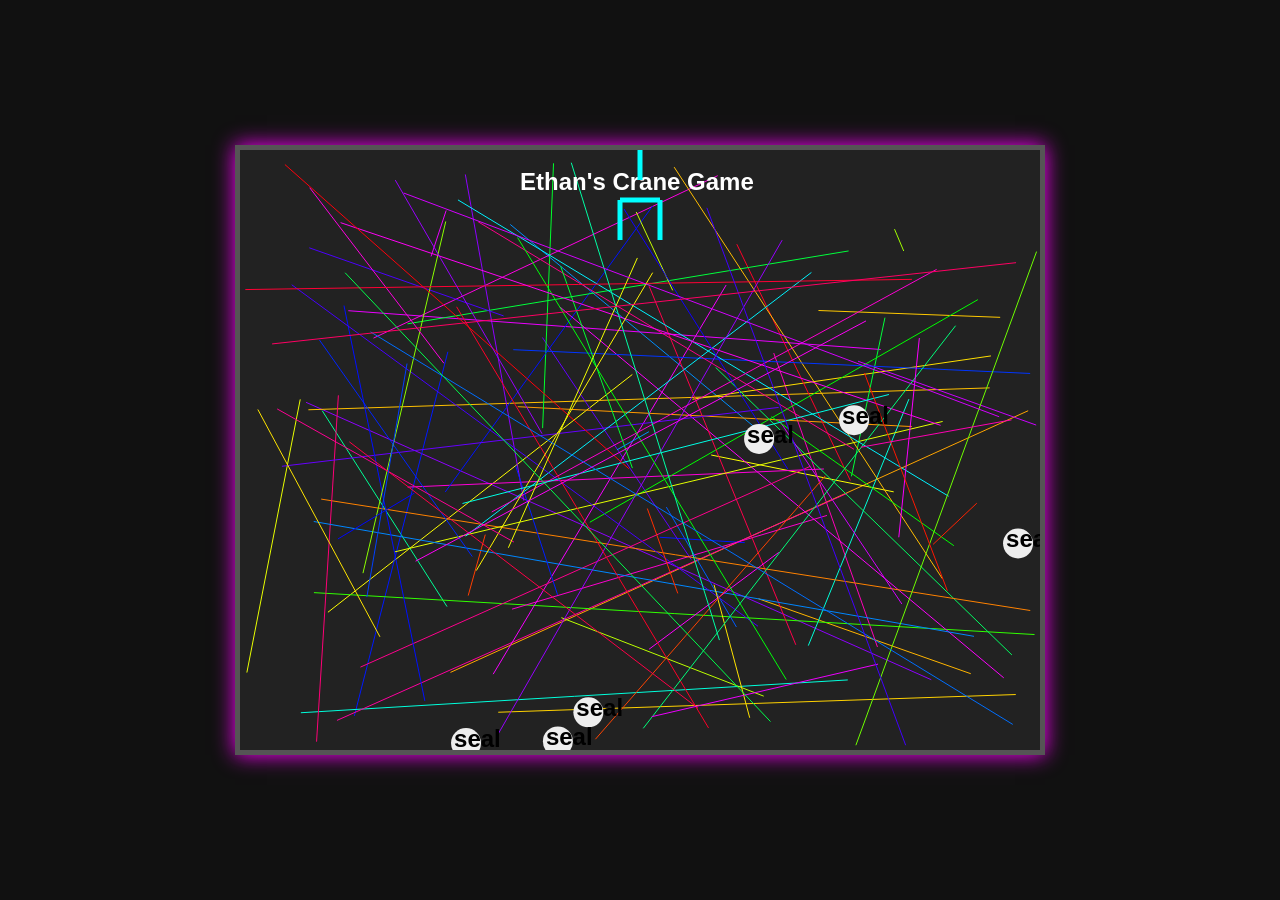
==== index.html @ eef9f974 "Replace existing project with Ethan's Crane Game" ====
<!DOCTYPE html>
<html lang="en">
<head>
<meta charset="UTF-8">
<meta name="viewport" content="width=device-width, initial-scale=1.0">
<title>Ethan's Crane Game</title>
<link rel="stylesheet" href="style.css">
</head>
<body>
<canvas id="gameCanvas" width="800" height="600"></canvas>
<script src="script.js"></script>
</body>
</html>
---- style.css ----
body {
    margin: 0;
    background: #111;
    color: #fff;
    display: flex;
    justify-content: center;
    align-items: center;
    height: 100vh;
    font-family: sans-serif;
    overflow: hidden;
}

canvas {
    background: #222;
    border: 5px solid #555;
    box-shadow: 0 0 20px #f0f;
}
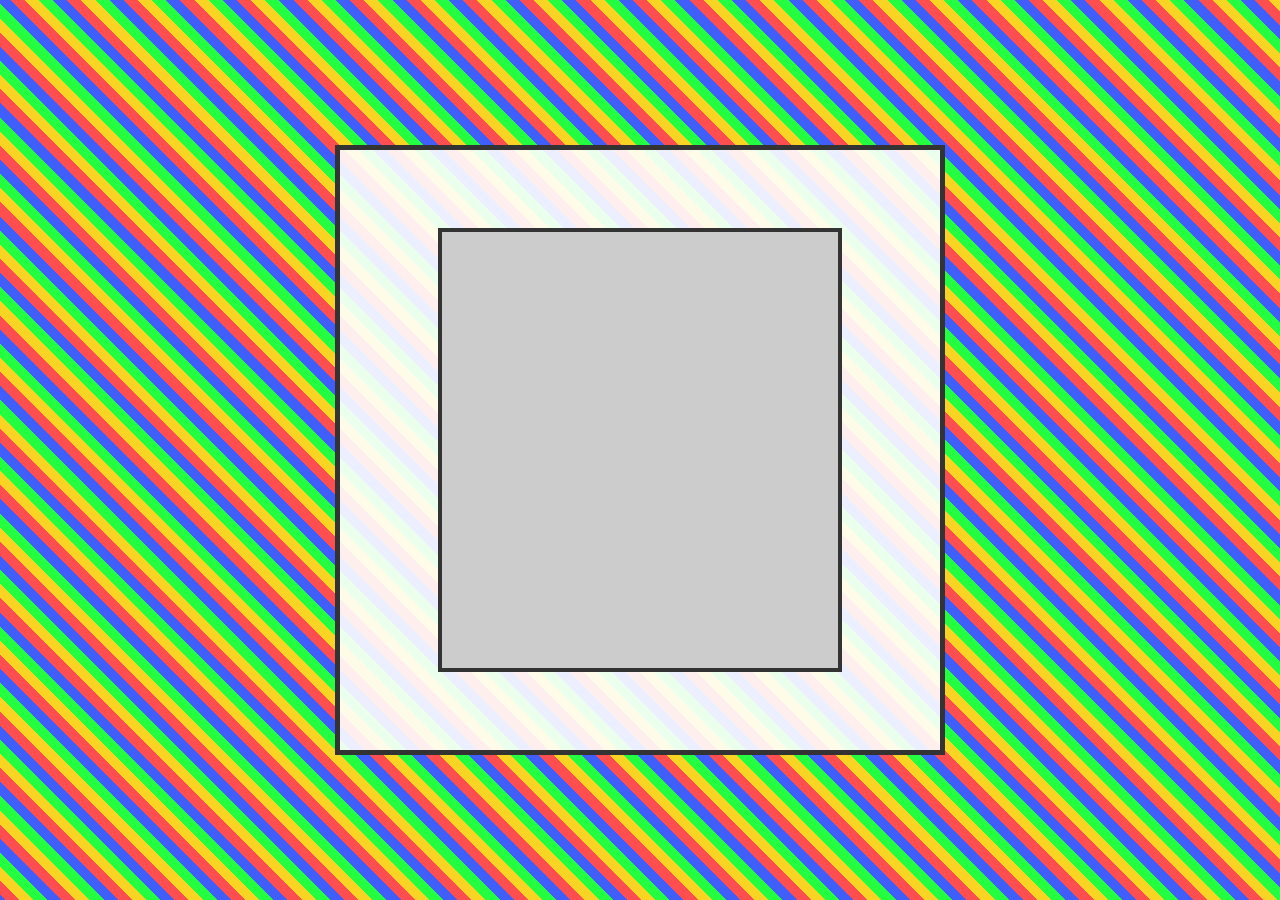
==== commit a5373744: "Create claw machine game" ====
--- a/index.html
+++ b/index.html
@@ -1,13 +1,14 @@
 <!DOCTYPE html>
 <html lang="en">
 <head>
-<meta charset="UTF-8">
-<meta name="viewport" content="width=device-width, initial-scale=1.0">
-<title>Ethan's Crane Game</title>
-<link rel="stylesheet" href="style.css">
+    <meta charset="UTF-8">
+    <meta name="viewport" content="width=device-width, initial-scale=1.0">
+    <title>Claw Machine Game</title>
+    <link rel="stylesheet" href="style.css">
 </head>
 <body>
-<canvas id="gameCanvas" width="800" height="600"></canvas>
-<script src="script.js"></script>
+    <canvas id="gameCanvas" width="600" height="600"></canvas>
+
+    <script src="script.js"></script>
 </body>
 </html>
--- a/style.css
+++ b/style.css
@@ -1,17 +1,20 @@
 body {
     margin: 0;
-    background: #111;
-    color: #fff;
     display: flex;
+    height: 100vh;
     justify-content: center;
     align-items: center;
-    height: 100vh;
-    font-family: sans-serif;
-    overflow: hidden;
+    background: repeating-linear-gradient(45deg, #ff4e50, #ff4e50 10px, #f9d423 10px, #f9d423 20px, #24fe41 20px, #24fe41 30px, #3f5efb 30px, #3f5efb 40px);
+    background-size: 200% 200%;
+    animation: graffiti 10s linear infinite;
+}
+
+@keyframes graffiti {
+    0% {background-position: 0 0;}
+    100% {background-position: 400px 400px;}
 }
 
 canvas {
-    background: #222;
-    border: 5px solid #555;
-    box-shadow: 0 0 20px #f0f;
+    border: 5px solid #333;
+    background: rgba(255,255,255,0.9);
 }
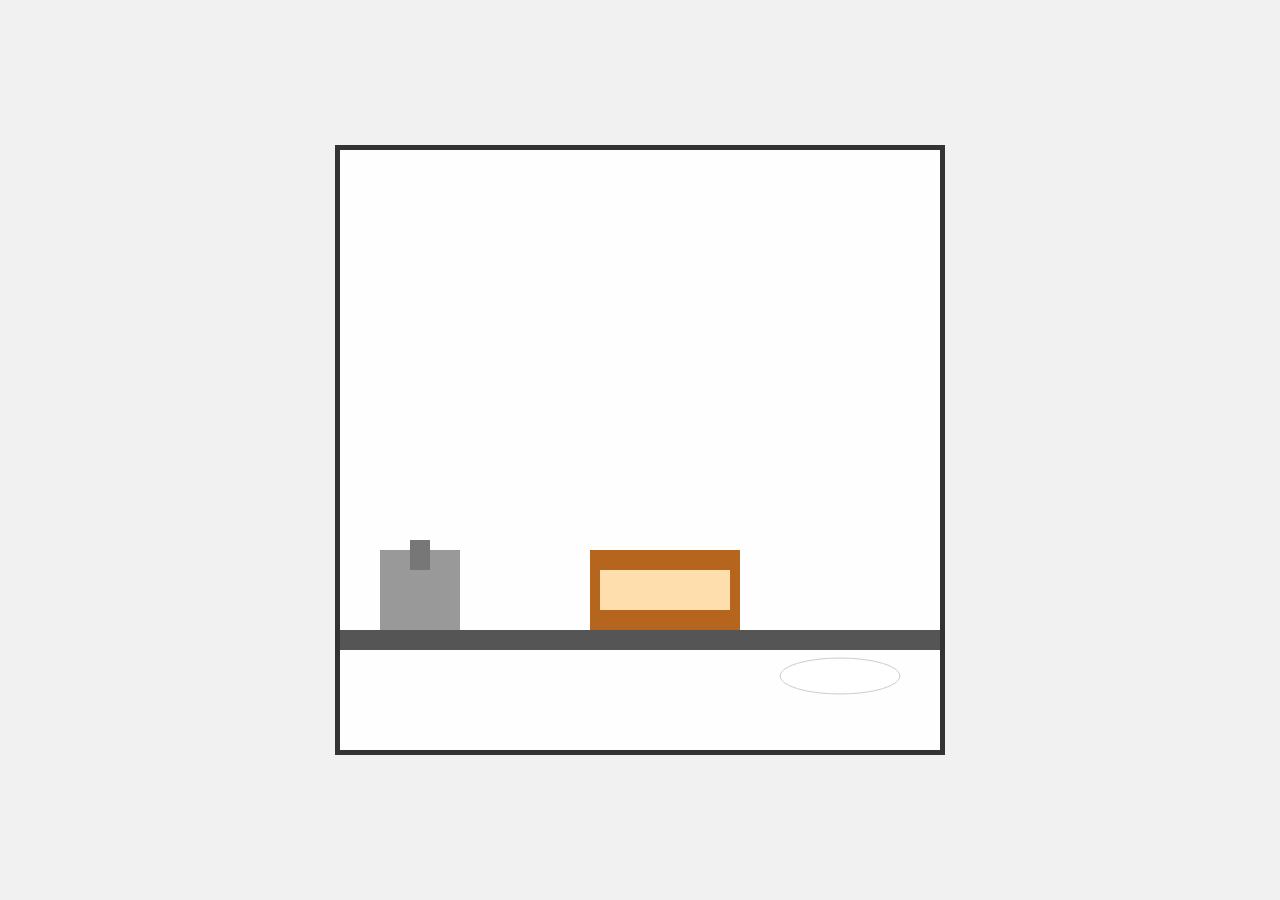
==== commit 0e46478c: "Create pancake factory game" ====
--- a/index.html
+++ b/index.html
@@ -3,7 +3,7 @@
 <head>
     <meta charset="UTF-8">
     <meta name="viewport" content="width=device-width, initial-scale=1.0">
-    <title>Claw Machine Game</title>
+    <title>Pancake Factory Game</title>
     <link rel="stylesheet" href="style.css">
 </head>
 <body>
--- a/style.css
+++ b/style.css
@@ -4,14 +4,8 @@
     height: 100vh;
     justify-content: center;
     align-items: center;
-    background: repeating-linear-gradient(45deg, #ff4e50, #ff4e50 10px, #f9d423 10px, #f9d423 20px, #24fe41 20px, #24fe41 30px, #3f5efb 30px, #3f5efb 40px);
-    background-size: 200% 200%;
-    animation: graffiti 10s linear infinite;
-}
-
-@keyframes graffiti {
-    0% {background-position: 0 0;}
-    100% {background-position: 400px 400px;}
+    background: #f1f1f1;
+    font-family: sans-serif;
 }
 
 canvas {
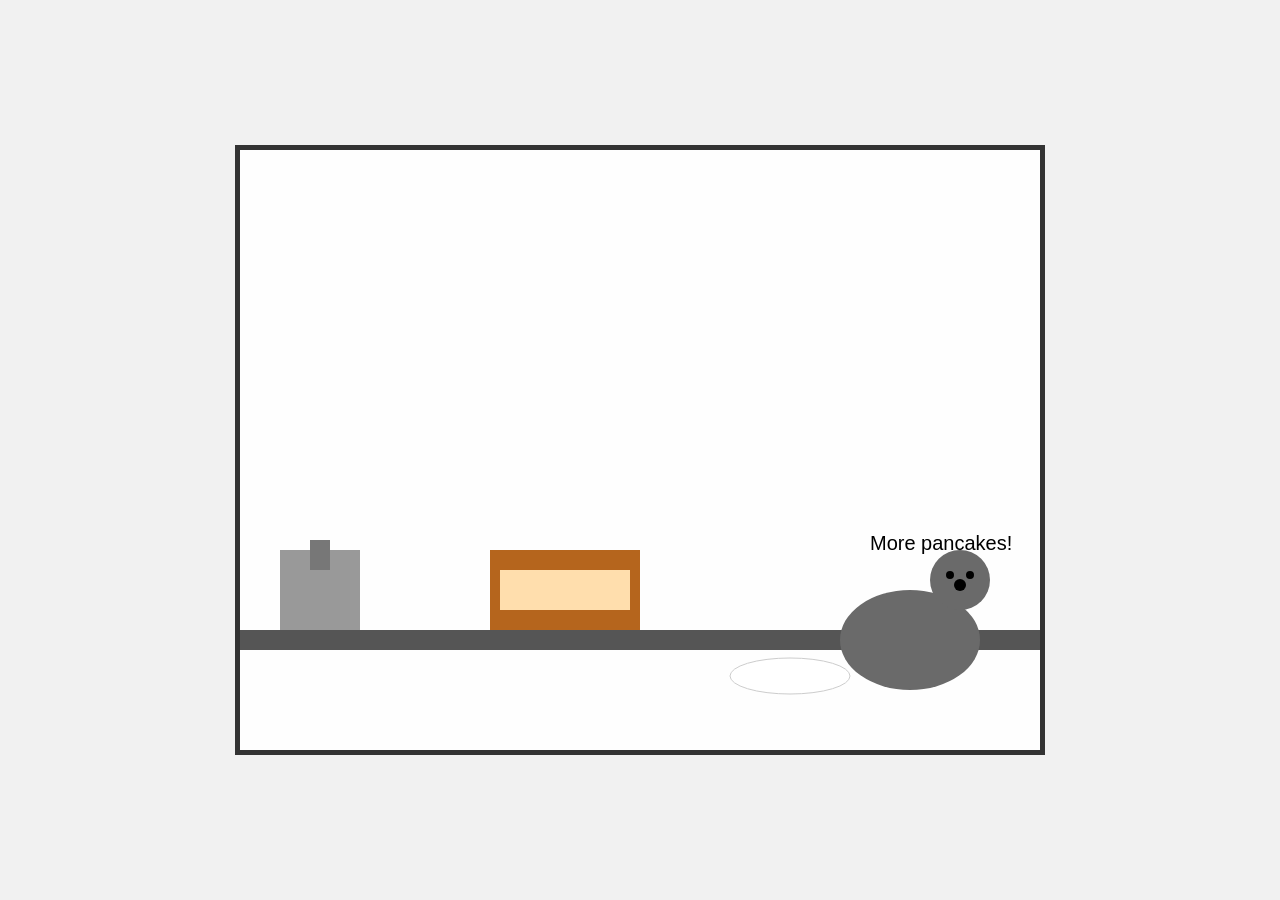
==== commit 2105d16e: "Add portly seal character" ====
--- a/index.html
+++ b/index.html
@@ -7,7 +7,7 @@
     <link rel="stylesheet" href="style.css">
 </head>
 <body>
-    <canvas id="gameCanvas" width="600" height="600"></canvas>
+    <canvas id="gameCanvas" width="800" height="600"></canvas>
 
     <script src="script.js"></script>
 </body>
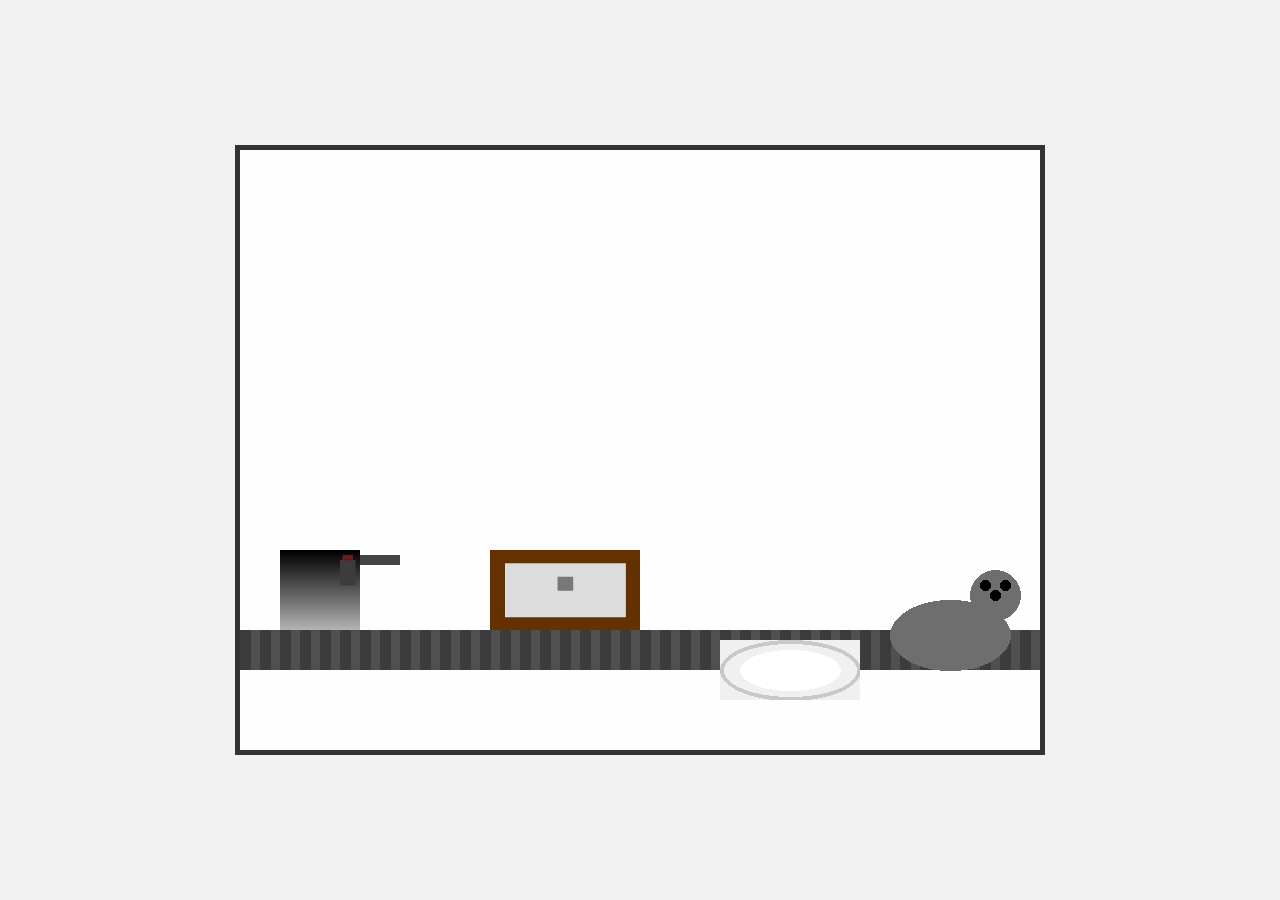
==== commit c4c9ee9b: "Embed textures as base64" ====
--- a/index.html
+++ b/index.html
@@ -9,6 +9,7 @@
 <body>
     <canvas id="gameCanvas" width="800" height="600"></canvas>
 
+    <script src="images.js"></script>
     <script src="script.js"></script>
 </body>
 </html>
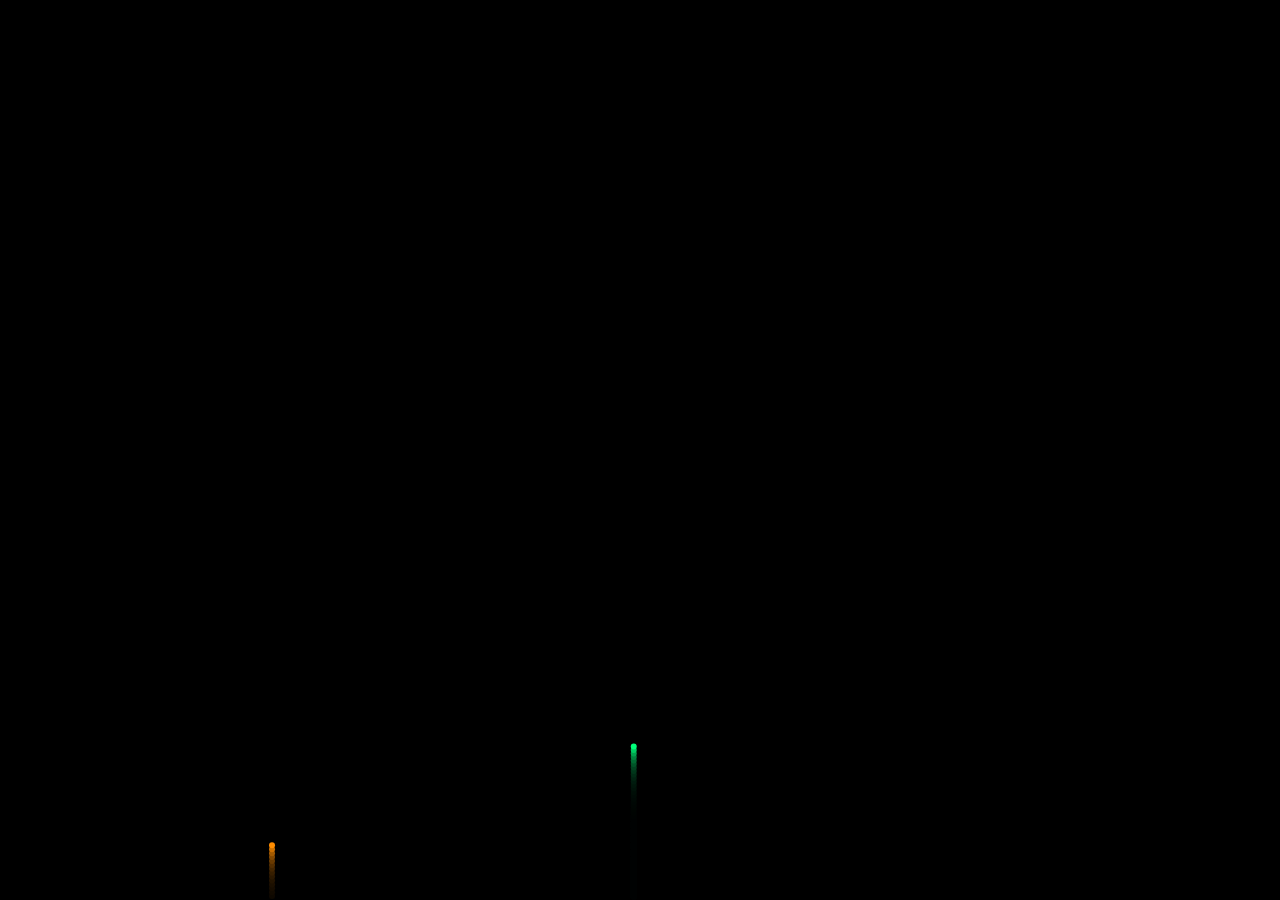
==== commit 3ed14881: "Add browser fireworks demo" ====
--- a/index.html
+++ b/index.html
@@ -1,15 +1,12 @@
-<!DOCTYPE html>
+<!doctype html>
 <html lang="en">
-<head>
-    <meta charset="UTF-8">
-    <meta name="viewport" content="width=device-width, initial-scale=1.0">
-    <title>Pancake Factory Game</title>
-    <link rel="stylesheet" href="style.css">
-</head>
-<body>
-    <canvas id="gameCanvas" width="800" height="600"></canvas>
-
-    <script src="images.js"></script>
+  <head>
+    <meta charset="UTF-8" />
+    <title>Cool Fireworks</title>
+    <link rel="stylesheet" href="style.css" />
+  </head>
+  <body>
+    <canvas id="fireworks"></canvas>
     <script src="script.js"></script>
-</body>
+  </body>
 </html>
--- a/style.css
+++ b/style.css
@@ -1,14 +1,13 @@
+html,
 body {
-    margin: 0;
-    display: flex;
-    height: 100vh;
-    justify-content: center;
-    align-items: center;
-    background: #f1f1f1;
-    font-family: sans-serif;
+  margin: 0;
+  height: 100%;
+  background: #000;
+  overflow: hidden;
 }
 
 canvas {
-    border: 5px solid #333;
-    background: rgba(255,255,255,0.9);
+  display: block;
+  width: 100%;
+  height: 100%;
 }
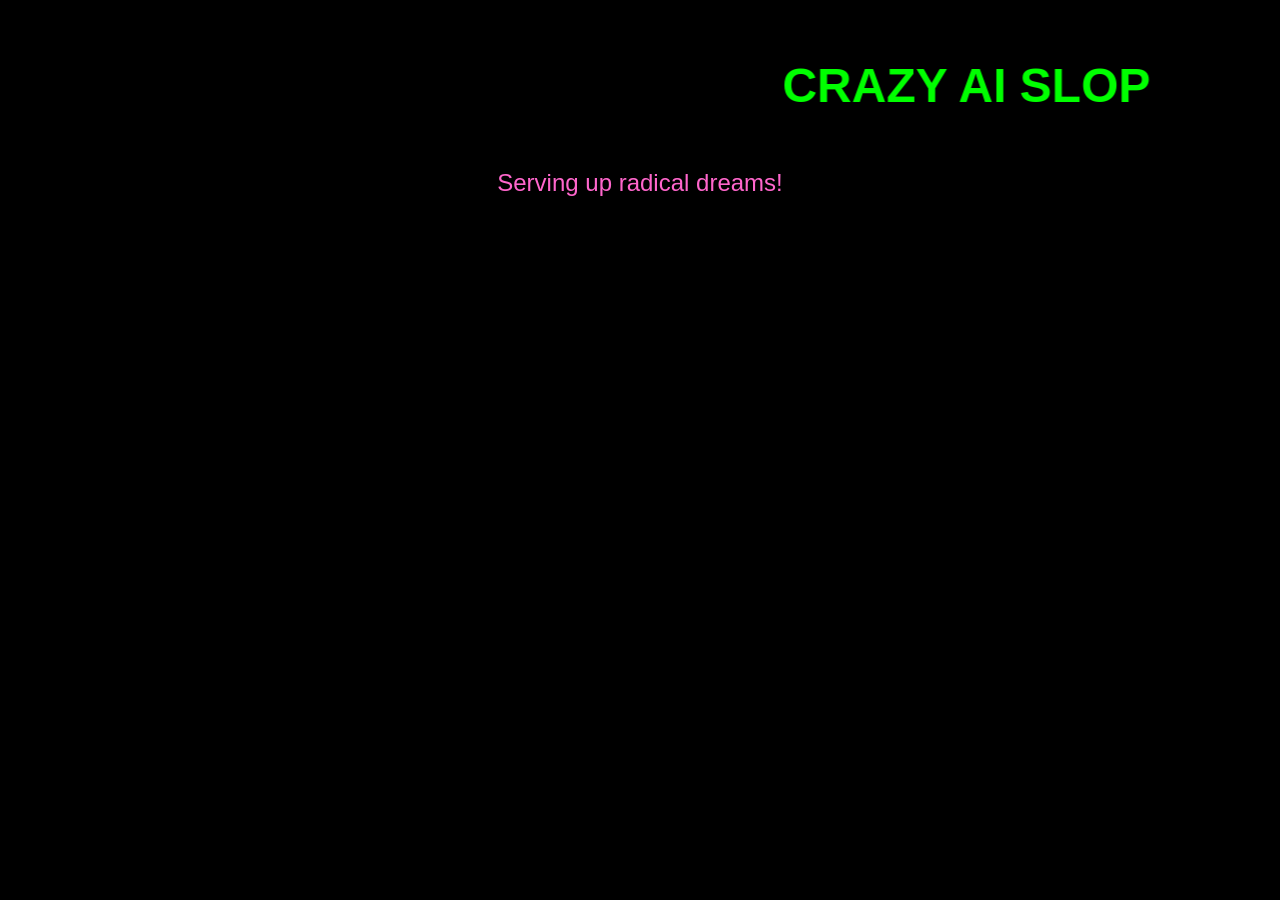
==== commit d34a7972: "Replace repo with retro AI slop page" ====
--- a/index.html
+++ b/index.html
@@ -1,12 +1,43 @@
-<!doctype html>
-<html lang="en">
-  <head>
-    <meta charset="UTF-8" />
-    <title>Cool Fireworks</title>
-    <link rel="stylesheet" href="style.css" />
-  </head>
-  <body>
-    <canvas id="fireworks"></canvas>
-    <script src="script.js"></script>
-  </body>
+<!DOCTYPE html>
+<html>
+<head>
+  <title>Crazy AI Slop</title>
+  <style>
+    body {
+      background: black;
+      color: #0f0;
+      font-family: "Comic Sans MS", cursive, sans-serif;
+      text-align: center;
+    }
+    h1 {
+      font-size: 48px;
+      margin-top: 50px;
+    }
+    #slop {
+      font-size: 24px;
+      margin-top: 20px;
+      color: #ff66cc;
+    }
+  </style>
+</head>
+<body>
+  <marquee behavior="alternate" scrollamount="10">
+    <h1>CRAZY AI SLOP</h1>
+  </marquee>
+  <div id="slop"></div>
+  <script>
+    const adjectives = ["wild", "funky", "retro", "groovy", "radical", "cosmic"];
+    const nouns = ["slop", "vibes", "pixels", "dreams", "beats", "buzz"];
+    function makeSlop() {
+      const a = adjectives[Math.floor(Math.random() * adjectives.length)];
+      const n = nouns[Math.floor(Math.random() * nouns.length)];
+      return "Serving up " + a + " " + n + "!";
+    }
+    function update() {
+      document.getElementById('slop').textContent = makeSlop();
+    }
+    update();
+    setInterval(update, 3000);
+  </script>
+</body>
 </html>
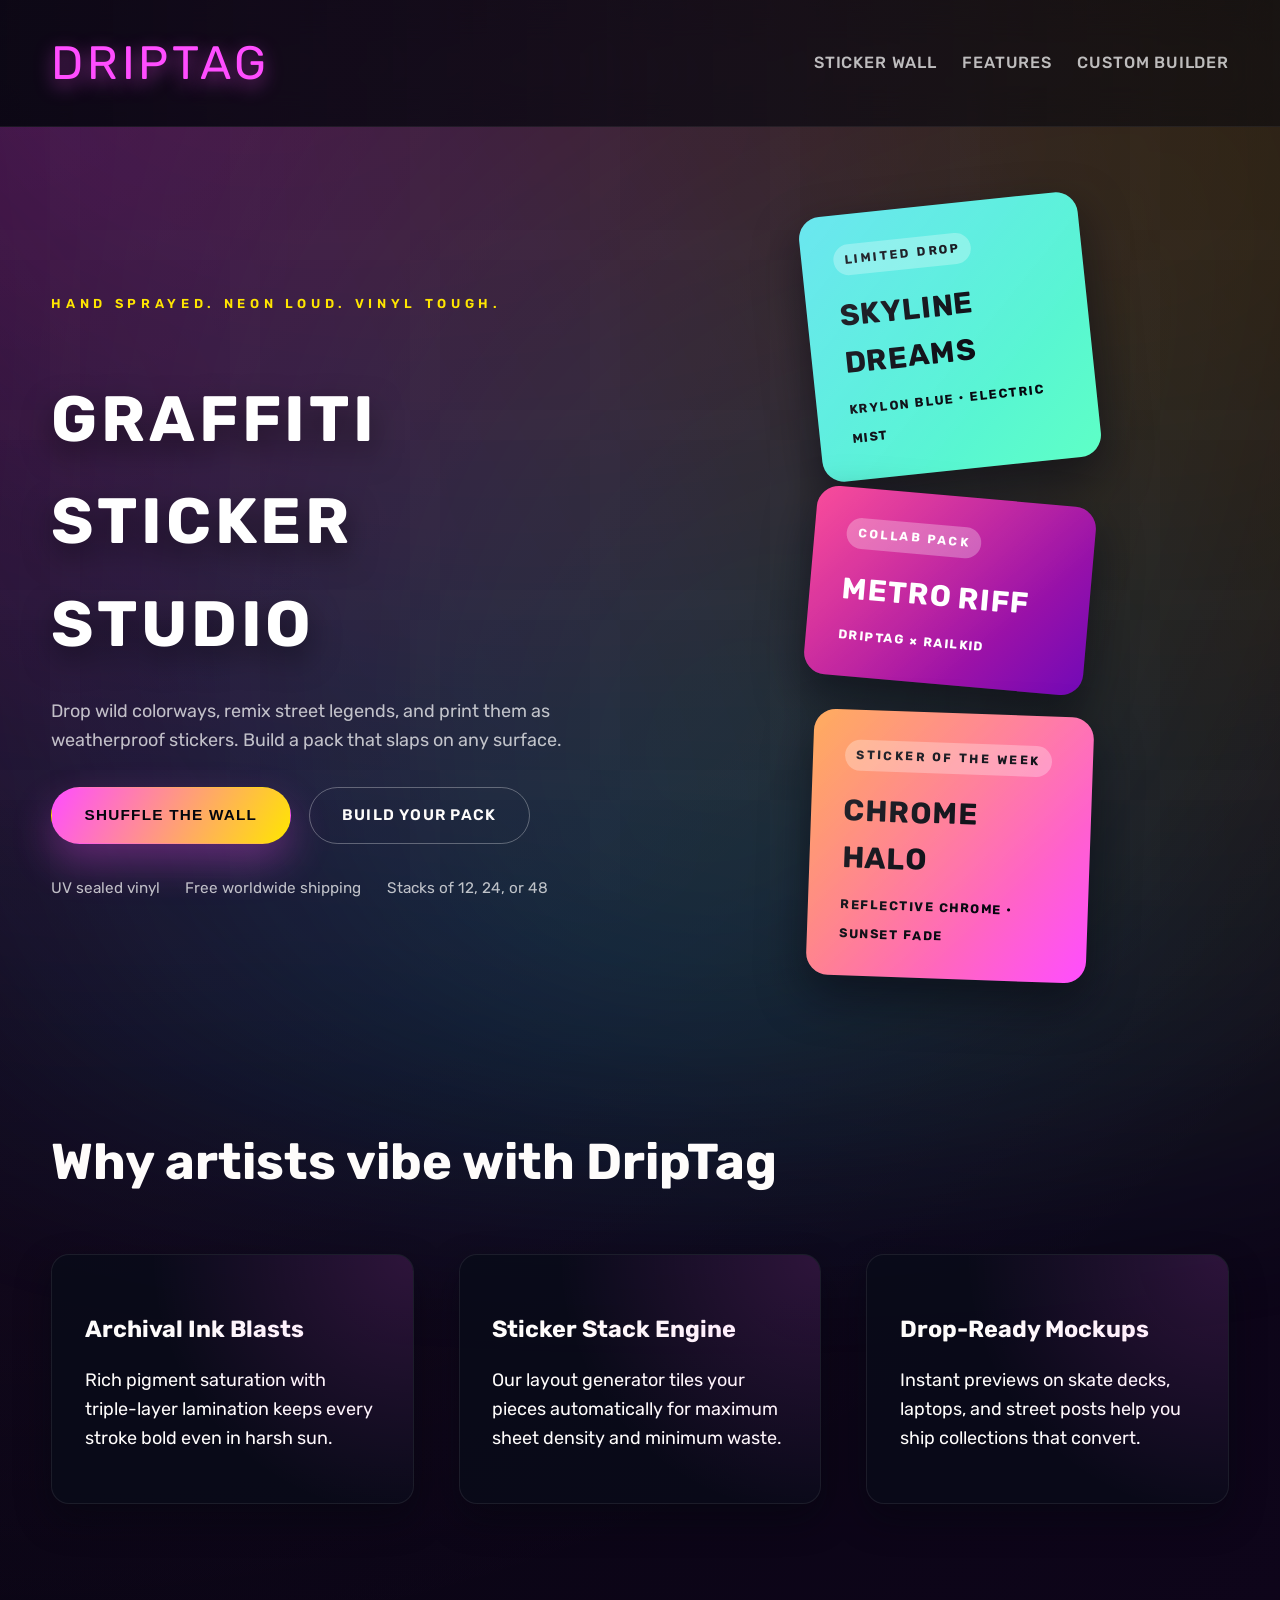
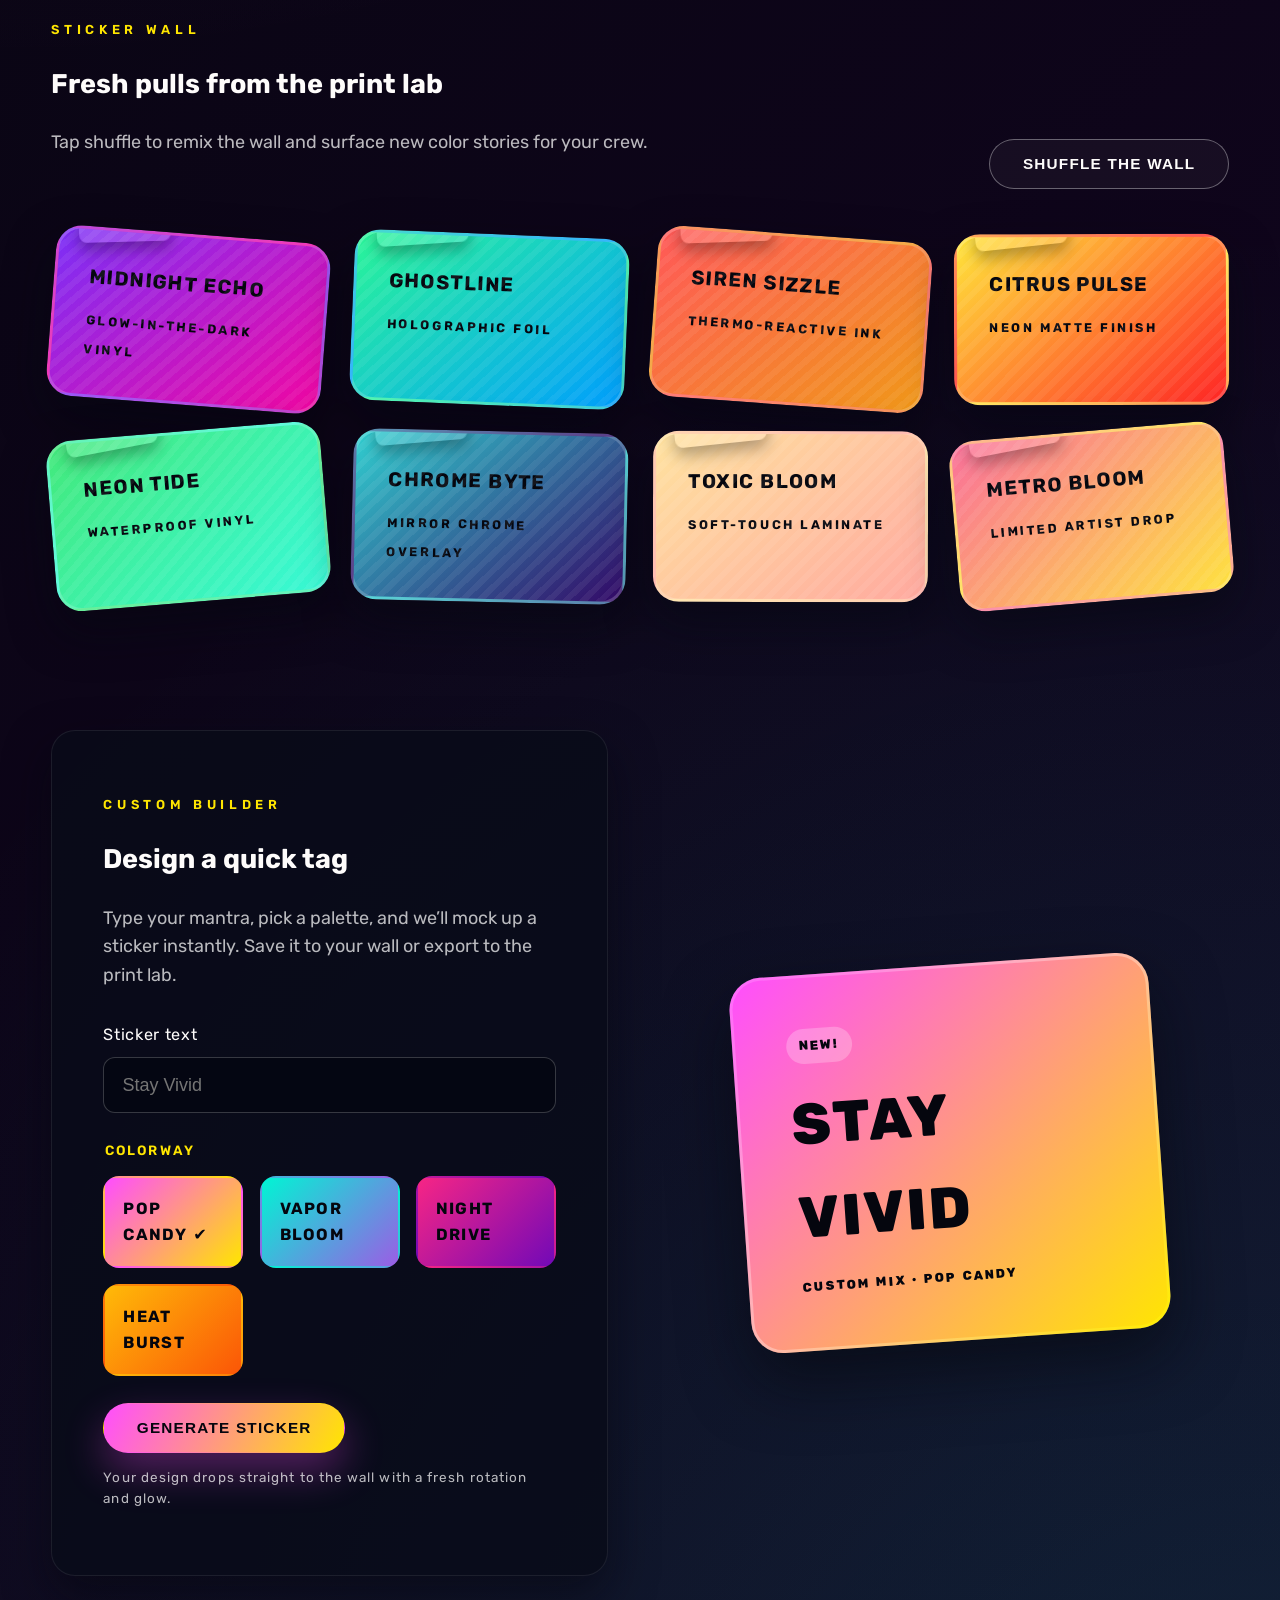
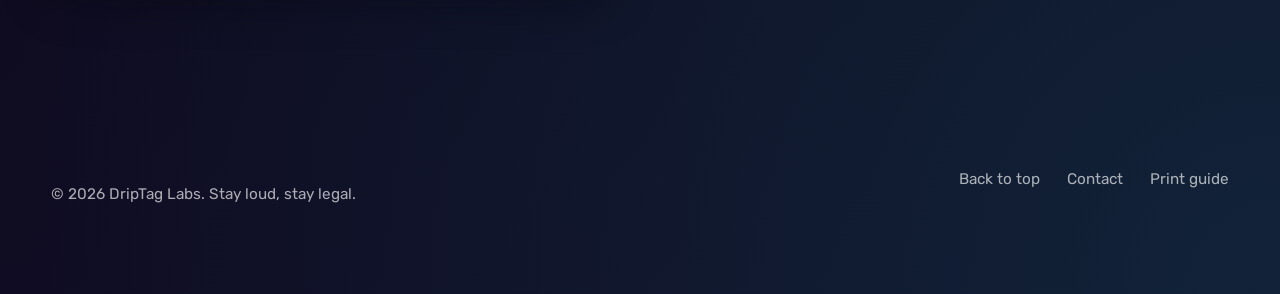
==== commit 245ff2f6: "Create graffiti sticker showcase" ====
--- a/index.html
+++ b/index.html
@@ -1,43 +1,180 @@
 <!DOCTYPE html>
-<html>
+<html lang="en">
 <head>
-  <title>Crazy AI Slop</title>
-  <style>
-    body {
-      background: black;
-      color: #0f0;
-      font-family: "Comic Sans MS", cursive, sans-serif;
-      text-align: center;
-    }
-    h1 {
-      font-size: 48px;
-      margin-top: 50px;
-    }
-    #slop {
-      font-size: 24px;
-      margin-top: 20px;
-      color: #ff66cc;
-    }
-  </style>
+  <meta charset="UTF-8" />
+  <meta name="viewport" content="width=device-width, initial-scale=1.0" />
+  <title>DripTag — Graffiti Sticker Studio</title>
+  <link rel="preconnect" href="https://fonts.googleapis.com" />
+  <link rel="preconnect" href="https://fonts.gstatic.com" crossorigin />
+  <link href="https://fonts.googleapis.com/css2?family=Permanent+Marker&family=Rubik:wght@300;400;600;800&display=swap" rel="stylesheet" />
+  <link rel="stylesheet" href="assets/css/styles.css" />
 </head>
 <body>
-  <marquee behavior="alternate" scrollamount="10">
-    <h1>CRAZY AI SLOP</h1>
-  </marquee>
-  <div id="slop"></div>
-  <script>
-    const adjectives = ["wild", "funky", "retro", "groovy", "radical", "cosmic"];
-    const nouns = ["slop", "vibes", "pixels", "dreams", "beats", "buzz"];
-    function makeSlop() {
-      const a = adjectives[Math.floor(Math.random() * adjectives.length)];
-      const n = nouns[Math.floor(Math.random() * nouns.length)];
-      return "Serving up " + a + " " + n + "!";
-    }
-    function update() {
-      document.getElementById('slop').textContent = makeSlop();
-    }
-    update();
-    setInterval(update, 3000);
-  </script>
+  <div class="bg-noise" aria-hidden="true"></div>
+  <div class="spray-overlay" aria-hidden="true"></div>
+  <header class="site-header">
+    <div class="logo" aria-label="DripTag graffiti logo">DripTag</div>
+    <nav class="site-nav" aria-label="Primary">
+      <a href="#gallery">Sticker Wall</a>
+      <a href="#features">Features</a>
+      <a href="#custom">Custom Builder</a>
+    </nav>
+  </header>
+
+  <main>
+    <section class="hero" id="top">
+      <div class="hero-text">
+        <p class="eyebrow">Hand sprayed. Neon loud. Vinyl tough.</p>
+        <h1>Graffiti Sticker Studio</h1>
+        <p class="description">
+          Drop wild colorways, remix street legends, and print them as weatherproof stickers. Build a pack that slaps on any surface.
+        </p>
+        <div class="hero-actions">
+          <button class="btn btn-primary" data-action="shuffle">Shuffle the Wall</button>
+          <a class="btn btn-ghost" href="#custom">Build Your Pack</a>
+        </div>
+        <ul class="hero-highlights" aria-label="Sticker perks">
+          <li>UV sealed vinyl</li>
+          <li>Free worldwide shipping</li>
+          <li>Stacks of 12, 24, or 48</li>
+        </ul>
+      </div>
+      <div class="hero-preview" aria-hidden="true">
+        <div class="sticker-card sticker-card--cyan">
+          <span class="label">Limited Drop</span>
+          <span class="title">Skyline Dreams</span>
+          <span class="tag">Krylon Blue • Electric Mist</span>
+        </div>
+        <div class="sticker-card sticker-card--magenta">
+          <span class="label">Collab Pack</span>
+          <span class="title">Metro Riff</span>
+          <span class="tag">DripTag × RailKid</span>
+        </div>
+        <div class="sticker-card sticker-card--sunset">
+          <span class="label">Sticker of the Week</span>
+          <span class="title">Chrome Halo</span>
+          <span class="tag">Reflective Chrome • Sunset Fade</span>
+        </div>
+      </div>
+    </section>
+
+    <section class="features" id="features">
+      <h2>Why artists vibe with DripTag</h2>
+      <div class="feature-grid">
+        <article class="feature">
+          <h3>Archival Ink Blasts</h3>
+          <p>Rich pigment saturation with triple-layer lamination keeps every stroke bold even in harsh sun.</p>
+        </article>
+        <article class="feature">
+          <h3>Sticker Stack Engine</h3>
+          <p>Our layout generator tiles your pieces automatically for maximum sheet density and minimum waste.</p>
+        </article>
+        <article class="feature">
+          <h3>Drop-Ready Mockups</h3>
+          <p>Instant previews on skate decks, laptops, and street posts help you ship collections that convert.</p>
+        </article>
+      </div>
+    </section>
+
+    <section class="gallery" id="gallery">
+      <div class="section-heading">
+        <div>
+          <p class="eyebrow">Sticker Wall</p>
+          <h2>Fresh pulls from the print lab</h2>
+          <p class="description">Tap shuffle to remix the wall and surface new color stories for your crew.</p>
+        </div>
+        <button class="btn btn-outline" id="shuffle-wall">Shuffle the Wall</button>
+      </div>
+      <div class="sticker-grid">
+        <article class="sticker" data-title="Midnight Echo" data-colors="#7b2ff7,#f107a3">
+          <span class="sticker-title">Midnight Echo</span>
+          <span class="sticker-meta">Glow-in-the-dark vinyl</span>
+        </article>
+        <article class="sticker" data-title="Ghostline" data-colors="#2af598,#009efd">
+          <span class="sticker-title">Ghostline</span>
+          <span class="sticker-meta">Holographic foil</span>
+        </article>
+        <article class="sticker" data-title="Siren Sizzle" data-colors="#ff5858,#f09819">
+          <span class="sticker-title">Siren Sizzle</span>
+          <span class="sticker-meta">Thermo-reactive ink</span>
+        </article>
+        <article class="sticker" data-title="Citrus Pulse" data-colors="#ffe53b,#ff2525">
+          <span class="sticker-title">Citrus Pulse</span>
+          <span class="sticker-meta">Neon matte finish</span>
+        </article>
+        <article class="sticker" data-title="Neon Tide" data-colors="#43e97b,#38f9d7">
+          <span class="sticker-title">Neon Tide</span>
+          <span class="sticker-meta">Waterproof vinyl</span>
+        </article>
+        <article class="sticker" data-title="Chrome Byte" data-colors="#30cfd0,#330867">
+          <span class="sticker-title">Chrome Byte</span>
+          <span class="sticker-meta">Mirror chrome overlay</span>
+        </article>
+        <article class="sticker" data-title="Toxic Bloom" data-colors="#ffe29f,#ffa99f">
+          <span class="sticker-title">Toxic Bloom</span>
+          <span class="sticker-meta">Soft-touch laminate</span>
+        </article>
+        <article class="sticker" data-title="Metro Bloom" data-colors="#fa709a,#fee140">
+          <span class="sticker-title">Metro Bloom</span>
+          <span class="sticker-meta">Limited artist drop</span>
+        </article>
+      </div>
+    </section>
+
+    <section class="customizer" id="custom">
+      <div class="customizer-card">
+        <p class="eyebrow">Custom Builder</p>
+        <h2>Design a quick tag</h2>
+        <p class="description">Type your mantra, pick a palette, and we’ll mock up a sticker instantly. Save it to your wall or export to the print lab.</p>
+        <form id="custom-sticker-form">
+          <label class="form-field">
+            <span>Sticker text</span>
+            <input type="text" id="sticker-text" name="sticker-text" maxlength="28" placeholder="Stay Vivid" required />
+          </label>
+          <fieldset class="form-field">
+            <legend>Colorway</legend>
+            <div class="color-palette">
+              <label class="color-swatch" style="--swatch-a:#ff4dff;--swatch-b:#ffe600;">
+                <input type="radio" name="colorway" value="#ff4dff,#ffe600" checked />
+                <span>Pop Candy</span>
+              </label>
+              <label class="color-swatch" style="--swatch-a:#00f5d4;--swatch-b:#9b5de5;">
+                <input type="radio" name="colorway" value="#00f5d4,#9b5de5" />
+                <span>Vapor Bloom</span>
+              </label>
+              <label class="color-swatch" style="--swatch-a:#f72585;--swatch-b:#7209b7;">
+                <input type="radio" name="colorway" value="#f72585,#7209b7" />
+                <span>Night Drive</span>
+              </label>
+              <label class="color-swatch" style="--swatch-a:#ffba08;--swatch-b:#fb5607;">
+                <input type="radio" name="colorway" value="#ffba08,#fb5607" />
+                <span>Heat Burst</span>
+              </label>
+            </div>
+          </fieldset>
+          <button type="submit" class="btn btn-primary">Generate sticker</button>
+          <p class="form-note">Your design drops straight to the wall with a fresh rotation and glow.</p>
+        </form>
+      </div>
+      <div class="custom-preview" aria-live="polite">
+        <div class="dynamic-sticker" id="dynamic-sticker">
+          <span class="accent">New!</span>
+          <span class="dynamic-text">Stay Vivid</span>
+          <span class="dynamic-meta">2" die-cut • satin finish</span>
+        </div>
+      </div>
+    </section>
+  </main>
+
+  <footer class="site-footer">
+    <p>© <span id="footer-year"></span> DripTag Labs. Stay loud, stay legal.</p>
+    <div class="footer-links">
+      <a href="#top">Back to top</a>
+      <a href="mailto:hello@driptag.studio">Contact</a>
+      <a href="#">Print guide</a>
+    </div>
+  </footer>
+
+  <script src="assets/js/app.js"></script>
 </body>
 </html>
--- a/assets/css/styles.css
+++ b/assets/css/styles.css
@@ -0,0 +1,666 @@
+:root {
+  --bg-primary: #05060e;
+  --bg-secondary: #140422;
+  --text-primary: #fefcfb;
+  --text-muted: rgba(255, 255, 255, 0.72);
+  --accent: #ff4dff;
+  --accent-alt: #ffe600;
+  --surface: rgba(9, 11, 25, 0.82);
+  --border-glow: rgba(255, 255, 255, 0.16);
+  --card-shadow: 0 20px 45px rgba(5, 7, 16, 0.55);
+  font-size: clamp(15px, 1vw + 14px, 18px);
+}
+
+*,
+*::before,
+*::after {
+  box-sizing: border-box;
+}
+
+body {
+  margin: 0;
+  min-height: 100vh;
+  font-family: "Rubik", system-ui, -apple-system, BlinkMacSystemFont, "Segoe UI", sans-serif;
+  color: var(--text-primary);
+  background: radial-gradient(circle at top left, rgba(255, 77, 255, 0.13), transparent 45%),
+    radial-gradient(circle at bottom right, rgba(0, 245, 212, 0.13), transparent 45%),
+    linear-gradient(135deg, var(--bg-primary), var(--bg-secondary));
+  line-height: 1.6;
+  overflow-x: hidden;
+}
+
+a {
+  color: inherit;
+}
+
+a:hover,
+a:focus {
+  color: var(--accent);
+}
+
+.bg-noise {
+  position: fixed;
+  inset: 0;
+  pointer-events: none;
+  z-index: -2;
+  background-image: url("data:image/svg+xml,%3Csvg xmlns='http://www.w3.org/2000/svg' width='180' height='180' viewBox='0 0 180 180'%3E%3Cg fill='none' fill-rule='evenodd'%3E%3Cpath fill='%23ffffff' fill-opacity='.05' d='M50 0h30v180H50zM0 50h180v30H0z'/%3E%3C/g%3E%3C/svg%3E");
+  opacity: 0.09;
+  mix-blend-mode: screen;
+}
+
+.spray-overlay {
+  position: fixed;
+  inset: -20vmax;
+  background: radial-gradient(circle at 20% 20%, rgba(255, 77, 255, 0.22), transparent 55%),
+    radial-gradient(circle at 80% 30%, rgba(255, 230, 0, 0.18), transparent 65%),
+    radial-gradient(circle at 50% 80%, rgba(0, 217, 255, 0.2), transparent 60%);
+  filter: blur(120px);
+  opacity: 0.85;
+  pointer-events: none;
+  z-index: -3;
+  animation: pulseGlow 14s ease-in-out infinite alternate;
+}
+
+@keyframes pulseGlow {
+  0% {
+    transform: scale(1) translate(0, 0);
+  }
+  50% {
+    transform: scale(1.1) translate(-2%, 3%);
+  }
+  100% {
+    transform: scale(0.96) translate(1%, -3%);
+  }
+}
+
+.site-header {
+  position: sticky;
+  top: 0;
+  display: flex;
+  align-items: center;
+  justify-content: space-between;
+  padding: clamp(1.2rem, 2vw, 2rem) clamp(1.6rem, 4vw, 4rem);
+  background: linear-gradient(90deg, rgba(5, 6, 14, 0.88), rgba(5, 6, 14, 0.5));
+  backdrop-filter: blur(18px);
+  border-bottom: 1px solid rgba(255, 255, 255, 0.06);
+  z-index: 10;
+}
+
+.logo {
+  font-family: "Permanent Marker", "Rubik", cursive;
+  font-size: clamp(1.8rem, 5vw, 2.6rem);
+  letter-spacing: 0.08em;
+  text-transform: uppercase;
+  color: var(--accent);
+  text-shadow: 0 6px 18px rgba(255, 77, 255, 0.5);
+}
+
+.site-nav {
+  display: flex;
+  gap: clamp(1.2rem, 2vw, 2.2rem);
+  font-weight: 500;
+}
+
+.site-nav a {
+  position: relative;
+  text-decoration: none;
+  color: var(--text-muted);
+  letter-spacing: 0.05em;
+  text-transform: uppercase;
+  font-size: 0.9rem;
+  transition: color 0.3s ease;
+}
+
+.site-nav a::after {
+  content: "";
+  position: absolute;
+  left: 0;
+  bottom: -0.35rem;
+  width: 100%;
+  height: 2px;
+  background: linear-gradient(90deg, var(--accent), var(--accent-alt));
+  transform: scaleX(0);
+  transform-origin: left;
+  transition: transform 0.3s ease;
+}
+
+.site-nav a:hover::after,
+.site-nav a:focus::after {
+  transform: scaleX(1);
+}
+
+.hero {
+  padding: clamp(3rem, 6vw, 6rem) clamp(1.6rem, 4vw, 4rem) clamp(4rem, 8vw, 7rem);
+  display: grid;
+  grid-template-columns: repeat(auto-fit, minmax(280px, 1fr));
+  gap: clamp(2rem, 5vw, 4rem);
+  align-items: center;
+}
+
+.hero-text {
+  max-width: 560px;
+}
+
+.hero h1 {
+  font-family: "Permanent Marker", "Rubik", cursive;
+  font-size: clamp(2.5rem, 5vw, 4.2rem);
+  letter-spacing: 0.06em;
+  text-transform: uppercase;
+  margin-bottom: 1.2rem;
+  color: #ffffff;
+  text-shadow: 0 12px 30px rgba(0, 0, 0, 0.5);
+}
+
+.eyebrow {
+  text-transform: uppercase;
+  letter-spacing: 0.36em;
+  font-size: 0.72rem;
+  font-weight: 600;
+  color: var(--accent-alt);
+  margin-bottom: 1.2rem;
+}
+
+.description {
+  color: var(--text-muted);
+  margin-bottom: 1.8rem;
+}
+
+.hero-actions {
+  display: flex;
+  flex-wrap: wrap;
+  gap: 1rem;
+  margin-bottom: 1.8rem;
+}
+
+.btn {
+  display: inline-flex;
+  align-items: center;
+  justify-content: center;
+  padding: 0.85rem 1.8rem;
+  border-radius: 999px;
+  border: 1px solid transparent;
+  font-weight: 600;
+  letter-spacing: 0.08em;
+  text-transform: uppercase;
+  font-size: 0.85rem;
+  cursor: pointer;
+  transition: transform 0.25s ease, box-shadow 0.25s ease, background 0.25s ease, color 0.25s ease;
+  text-decoration: none;
+}
+
+.btn-primary {
+  background: linear-gradient(120deg, var(--accent), var(--accent-alt));
+  color: #05060e;
+  box-shadow: 0 18px 40px rgba(255, 77, 255, 0.3);
+}
+
+.btn-primary:hover,
+.btn-primary:focus {
+  transform: translateY(-4px);
+  box-shadow: 0 24px 60px rgba(255, 77, 255, 0.38);
+}
+
+.btn-ghost {
+  border-color: rgba(255, 255, 255, 0.3);
+  color: var(--text-primary);
+  background: transparent;
+}
+
+.btn-ghost:hover,
+.btn-ghost:focus {
+  background: rgba(255, 255, 255, 0.08);
+  transform: translateY(-2px);
+}
+
+.btn-outline {
+  border-color: rgba(255, 255, 255, 0.35);
+  color: var(--text-primary);
+  background: rgba(255, 255, 255, 0.04);
+}
+
+.btn-outline:hover,
+.btn-outline:focus {
+  border-color: var(--accent);
+  color: var(--accent);
+}
+
+.hero-highlights {
+  list-style: none;
+  padding: 0;
+  margin: 0;
+  display: flex;
+  flex-wrap: wrap;
+  gap: 0.9rem 1.4rem;
+  color: var(--text-muted);
+  font-size: 0.85rem;
+}
+
+.hero-preview {
+  display: grid;
+  gap: 1.5rem;
+  justify-items: center;
+  position: relative;
+}
+
+.sticker-card {
+  width: clamp(220px, 30vw, 280px);
+  padding: 1.6rem 1.8rem;
+  border-radius: 22px;
+  color: #05060e;
+  font-family: "Rubik", sans-serif;
+  font-weight: 700;
+  text-transform: uppercase;
+  letter-spacing: 0.05em;
+  box-shadow: var(--card-shadow);
+  transform-origin: center;
+  transform: rotate(calc(var(--tilt, 0deg)));
+  position: relative;
+  overflow: hidden;
+}
+
+.sticker-card::before {
+  content: "";
+  position: absolute;
+  inset: 0;
+  background: linear-gradient(135deg, rgba(255, 255, 255, 0.18), transparent 70%);
+  mix-blend-mode: screen;
+  pointer-events: none;
+}
+
+.sticker-card .label {
+  display: inline-flex;
+  font-size: 0.68rem;
+  letter-spacing: 0.2em;
+  background: rgba(255, 255, 255, 0.28);
+  padding: 0.3rem 0.6rem;
+  border-radius: 999px;
+  margin-bottom: 0.9rem;
+}
+
+.sticker-card .title {
+  font-size: 1.65rem;
+  display: block;
+  margin-bottom: 0.4rem;
+}
+
+.sticker-card .tag {
+  font-size: 0.7rem;
+  letter-spacing: 0.12em;
+}
+
+.sticker-card--cyan {
+  background: linear-gradient(135deg, #4be1ec, #5effc6);
+  --tilt: -6deg;
+}
+
+.sticker-card--magenta {
+  background: linear-gradient(130deg, #f72585, #7209b7);
+  color: #fff;
+  --tilt: 5deg;
+}
+
+.sticker-card--sunset {
+  background: linear-gradient(125deg, #ff9a3c, #ff4dff);
+  --tilt: 2deg;
+}
+
+.features {
+  padding: 0 clamp(1.6rem, 4vw, 4rem) clamp(5rem, 8vw, 7rem);
+}
+
+.features h2 {
+  font-family: "Permanent Marker", "Rubik", cursive;
+  font-size: clamp(1.8rem, 4vw, 2.8rem);
+  margin-bottom: clamp(2rem, 4vw, 3rem);
+}
+
+.feature-grid {
+  display: grid;
+  gap: clamp(1.6rem, 4vw, 2.5rem);
+  grid-template-columns: repeat(auto-fit, minmax(240px, 1fr));
+}
+
+.feature {
+  padding: 1.8rem;
+  border-radius: 18px;
+  background: var(--surface);
+  border: 1px solid rgba(255, 255, 255, 0.08);
+  box-shadow: 0 15px 35px rgba(5, 6, 14, 0.45);
+  position: relative;
+  overflow: hidden;
+}
+
+.feature::after {
+  content: "";
+  position: absolute;
+  inset: 0;
+  background: radial-gradient(circle at top right, rgba(255, 77, 255, 0.15), transparent 60%);
+  pointer-events: none;
+}
+
+.feature h3 {
+  font-size: 1.3rem;
+  margin-bottom: 0.6rem;
+}
+
+.gallery {
+  padding: 0 clamp(1.6rem, 4vw, 4rem) clamp(5rem, 10vw, 8rem);
+}
+
+.section-heading {
+  display: flex;
+  flex-wrap: wrap;
+  justify-content: space-between;
+  gap: 1.5rem;
+  align-items: flex-end;
+  margin-bottom: 2.5rem;
+}
+
+.sticker-grid {
+  display: grid;
+  gap: clamp(1.4rem, 2vw, 2rem);
+  grid-template-columns: repeat(auto-fit, minmax(220px, 1fr));
+}
+
+.sticker {
+    position: relative;
+  padding: 1.8rem;
+  border-radius: 26px;
+  background: linear-gradient(140deg, var(--color-a, #ff4dff), var(--color-b, #ffe600));
+  color: #05060e;
+  font-weight: 700;
+  text-transform: uppercase;
+  letter-spacing: 0.08em;
+  box-shadow: var(--card-shadow);
+  transform: rotate(var(--rotate, 0deg));
+  transition: transform 0.4s ease, box-shadow 0.4s ease;
+  border: 3px solid rgba(255, 255, 255, 0.2);
+  overflow: hidden;
+}
+
+.sticker::before {
+  content: "";
+  position: absolute;
+  inset: 0;
+  background: repeating-linear-gradient(135deg, rgba(255, 255, 255, 0.06), rgba(255, 255, 255, 0.06) 6px, transparent 6px, transparent 12px);
+  mix-blend-mode: screen;
+  pointer-events: none;
+}
+
+.sticker::after {
+  content: "";
+  position: absolute;
+  top: -18px;
+  left: 18px;
+  width: 92px;
+  height: 28px;
+  background: rgba(255, 255, 255, 0.16);
+  transform: rotate(-6deg);
+  border-radius: 8px;
+  box-shadow: 0 8px 16px rgba(0, 0, 0, 0.3);
+  filter: blur(0.3px);
+}
+
+.sticker:hover {
+  transform: rotate(0deg) translateY(-6px) scale(1.02);
+  box-shadow: 0 30px 60px rgba(5, 6, 14, 0.6);
+}
+
+.sticker-title {
+  display: block;
+  font-size: 1.1rem;
+  margin-bottom: 0.6rem;
+}
+
+.sticker-meta {
+  font-size: 0.7rem;
+  letter-spacing: 0.2em;
+}
+
+.sticker.pulse {
+  animation: stickerPulse 1.4s ease forwards;
+}
+
+@keyframes stickerPulse {
+  0% {
+    transform: rotate(var(--rotate, 0deg)) scale(0.9);
+    box-shadow: 0 14px 30px rgba(255, 77, 255, 0.4);
+  }
+  60% {
+    transform: rotate(2deg) scale(1.05);
+  }
+  100% {
+    transform: rotate(var(--rotate, 0deg)) scale(1);
+  }
+}
+
+.customizer {
+  padding: 0 clamp(1.6rem, 4vw, 4rem) clamp(6rem, 10vw, 9rem);
+  display: grid;
+  grid-template-columns: repeat(auto-fit, minmax(280px, 1fr));
+  gap: clamp(2rem, 5vw, 4rem);
+  align-items: center;
+}
+
+.customizer-card {
+  background: var(--surface);
+  padding: clamp(2rem, 4vw, 3rem);
+  border-radius: 24px;
+  border: 1px solid rgba(255, 255, 255, 0.08);
+  box-shadow: 0 20px 45px rgba(5, 6, 14, 0.55);
+}
+
+.form-field {
+  display: flex;
+  flex-direction: column;
+  gap: 0.5rem;
+  margin-bottom: 1.5rem;
+  font-size: 0.9rem;
+  letter-spacing: 0.04em;
+}
+
+.form-field input[type="text"] {
+  padding: 0.9rem 1rem;
+  border-radius: 12px;
+  border: 1px solid rgba(255, 255, 255, 0.2);
+  background: rgba(5, 7, 18, 0.9);
+  color: #fff;
+  font-size: 1rem;
+  font-weight: 500;
+}
+
+.form-field input[type="text"]:focus {
+  outline: none;
+  border-color: var(--accent);
+  box-shadow: 0 0 0 3px rgba(255, 77, 255, 0.2);
+}
+
+fieldset {
+  border: none;
+  padding: 0;
+  margin: 0 0 1.2rem;
+}
+
+legend {
+  font-weight: 600;
+  margin-bottom: 0.8rem;
+  text-transform: uppercase;
+  letter-spacing: 0.15em;
+  color: var(--accent-alt);
+  font-size: 0.75rem;
+}
+
+.color-palette {
+  display: grid;
+  gap: 0.9rem;
+  grid-template-columns: repeat(auto-fit, minmax(120px, 1fr));
+}
+
+.color-swatch {
+  position: relative;
+  padding: 1rem;
+  border-radius: 16px;
+  background: linear-gradient(135deg, var(--swatch-a), var(--swatch-b));
+  display: flex;
+  flex-direction: column;
+  gap: 0.6rem;
+  font-weight: 700;
+  text-transform: uppercase;
+  letter-spacing: 0.08em;
+  color: #05060e;
+  cursor: pointer;
+  border: 2px solid transparent;
+  transition: transform 0.3s ease, box-shadow 0.3s ease, border-color 0.3s ease;
+}
+
+.color-swatch input {
+  position: absolute;
+  opacity: 0;
+  pointer-events: none;
+}
+
+.color-swatch:hover,
+.color-swatch:focus-within {
+  transform: translateY(-4px);
+  box-shadow: 0 18px 35px rgba(5, 6, 14, 0.55);
+}
+
+.color-swatch input:checked + span::after {
+  content: "✔";
+  margin-left: 0.35rem;
+  font-size: 0.9rem;
+}
+
+.form-note {
+  font-size: 0.75rem;
+  color: var(--text-muted);
+  letter-spacing: 0.08em;
+}
+
+.custom-preview {
+  display: flex;
+  align-items: center;
+  justify-content: center;
+}
+
+.dynamic-sticker {
+  --color-a: #ff4dff;
+  --color-b: #ffe600;
+  width: min(420px, 100%);
+  padding: clamp(2rem, 5vw, 3rem);
+  border-radius: 32px;
+  background: linear-gradient(135deg, var(--color-a), var(--color-b));
+  color: #05060e;
+  text-transform: uppercase;
+  letter-spacing: 0.12em;
+  font-weight: 800;
+  display: grid;
+  gap: 0.8rem;
+  justify-items: start;
+  position: relative;
+  box-shadow: 0 28px 65px rgba(5, 6, 14, 0.6);
+  transform: rotate(-4deg);
+}
+
+.dynamic-sticker::after {
+  content: "";
+  position: absolute;
+  inset: 0;
+  border-radius: inherit;
+  border: 3px solid rgba(255, 255, 255, 0.32);
+  mix-blend-mode: overlay;
+  pointer-events: none;
+}
+
+.dynamic-sticker .accent {
+  font-size: 0.72rem;
+  padding: 0.4rem 0.7rem;
+  border-radius: 999px;
+  background: rgba(255, 255, 255, 0.24);
+}
+
+.dynamic-text {
+  font-size: clamp(2rem, 6vw, 3.2rem);
+}
+
+.dynamic-meta {
+  font-size: 0.7rem;
+}
+
+.site-footer {
+  padding: clamp(2.5rem, 5vw, 3.5rem) clamp(1.6rem, 4vw, 4rem) 4rem;
+  display: flex;
+  flex-wrap: wrap;
+  justify-content: space-between;
+  gap: 1rem;
+  color: rgba(255, 255, 255, 0.65);
+  font-size: 0.85rem;
+}
+
+.footer-links {
+  display: flex;
+  gap: 1.5rem;
+  flex-wrap: wrap;
+}
+
+.footer-links a {
+  text-decoration: none;
+  position: relative;
+}
+
+.footer-links a::after {
+  content: "";
+  position: absolute;
+  left: 0;
+  bottom: -0.25rem;
+  width: 100%;
+  height: 1px;
+  background: currentColor;
+  opacity: 0;
+  transition: opacity 0.3s ease;
+}
+
+.footer-links a:hover::after,
+.footer-links a:focus::after {
+  opacity: 1;
+}
+
+@media (max-width: 860px) {
+  .site-header {
+    flex-direction: column;
+    gap: 1rem;
+    align-items: flex-start;
+  }
+
+  .hero {
+    padding-top: 4.5rem;
+  }
+
+  .hero-preview {
+    grid-template-columns: repeat(auto-fit, minmax(200px, 1fr));
+  }
+
+  .dynamic-sticker {
+    transform: none;
+  }
+}
+
+@media (max-width: 600px) {
+  .site-nav {
+    width: 100%;
+    justify-content: space-between;
+  }
+
+  .hero-actions {
+    flex-direction: column;
+    align-items: stretch;
+  }
+
+  .section-heading {
+    align-items: flex-start;
+  }
+
+  .sticker::after {
+    display: none;
+  }
+}
